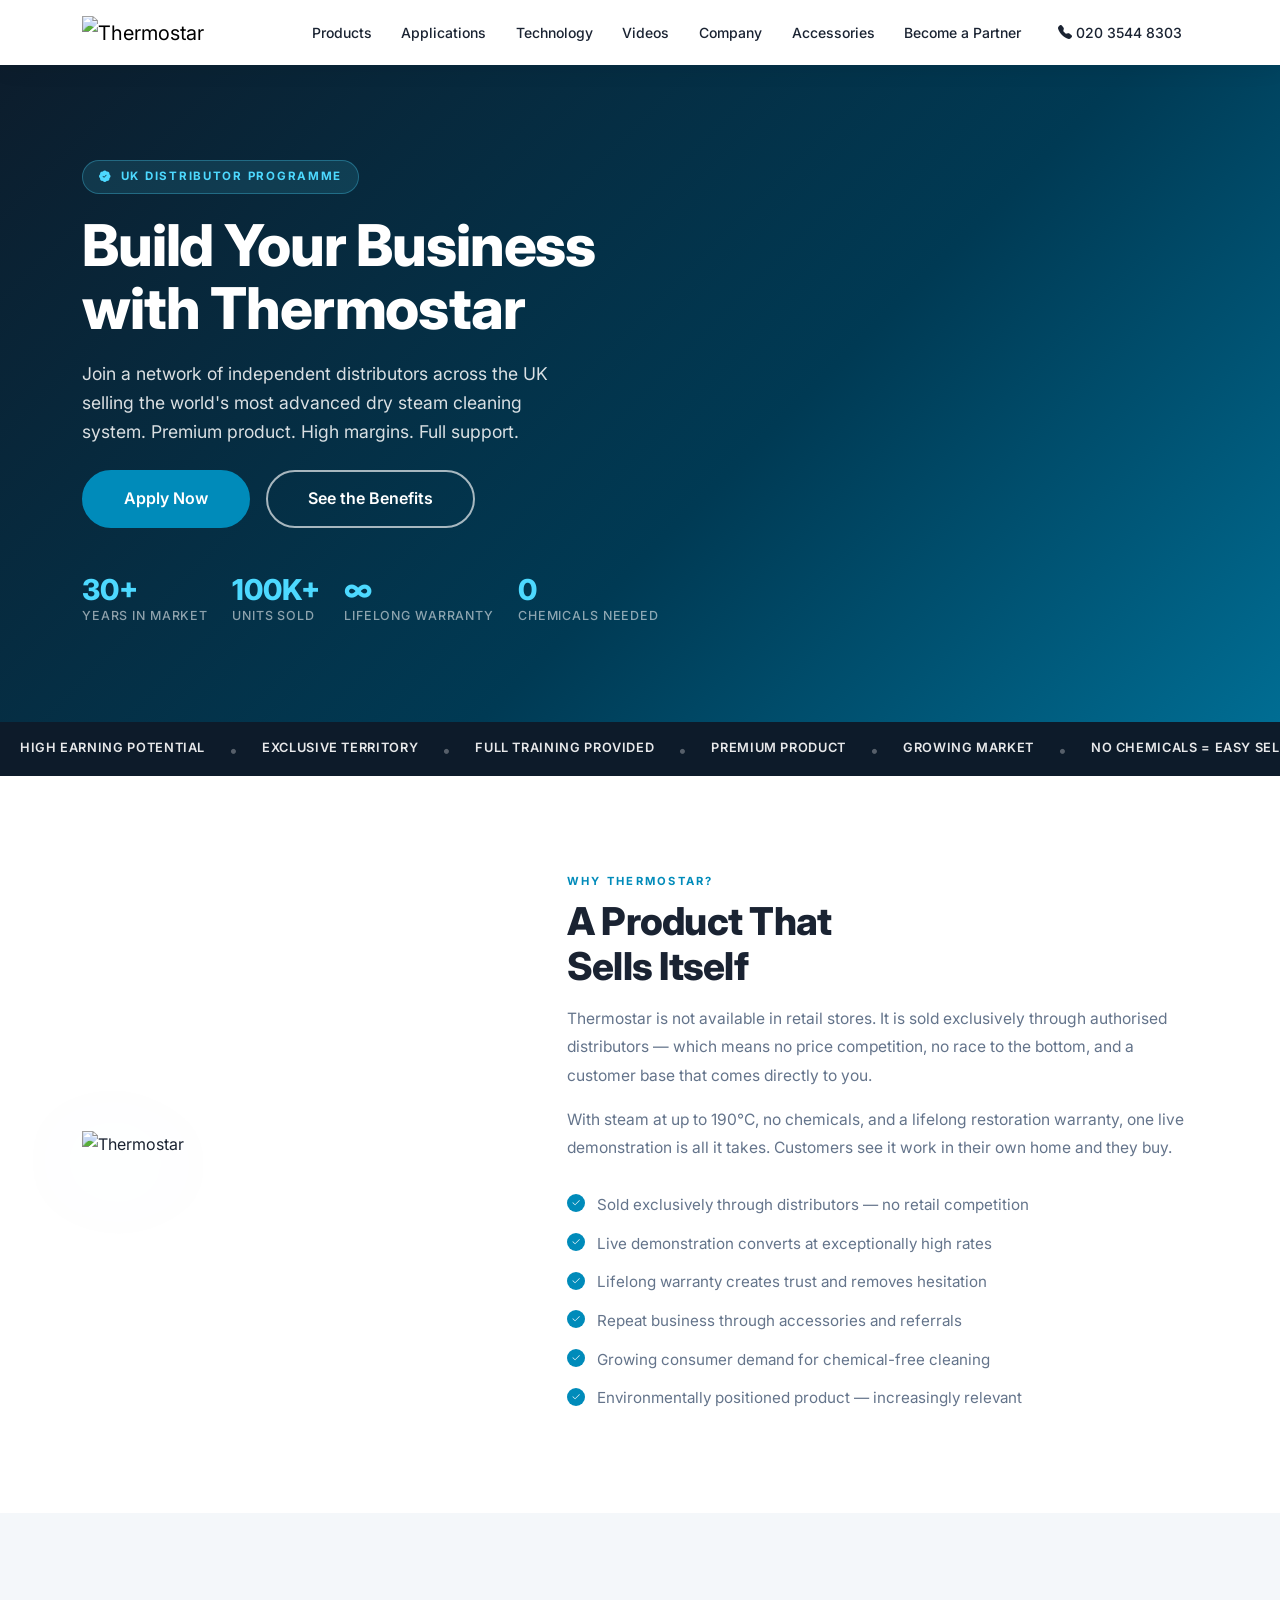
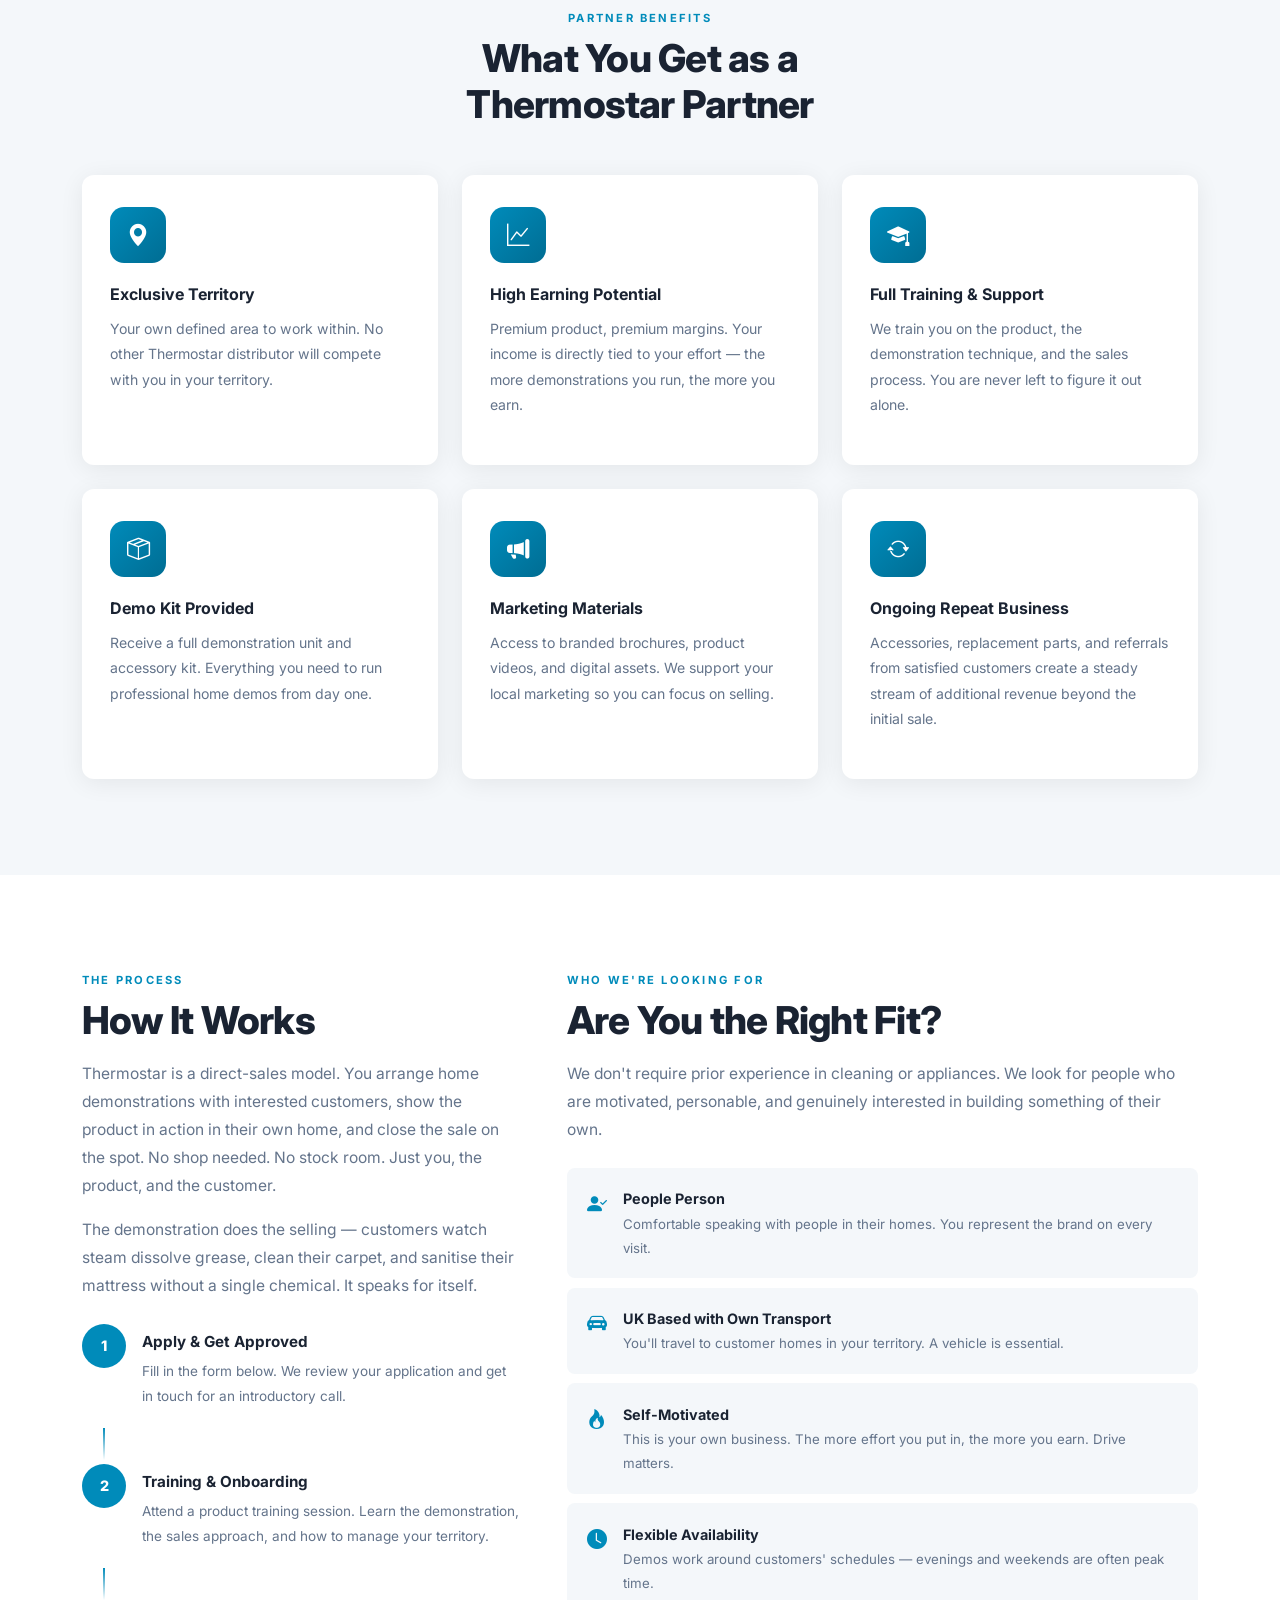
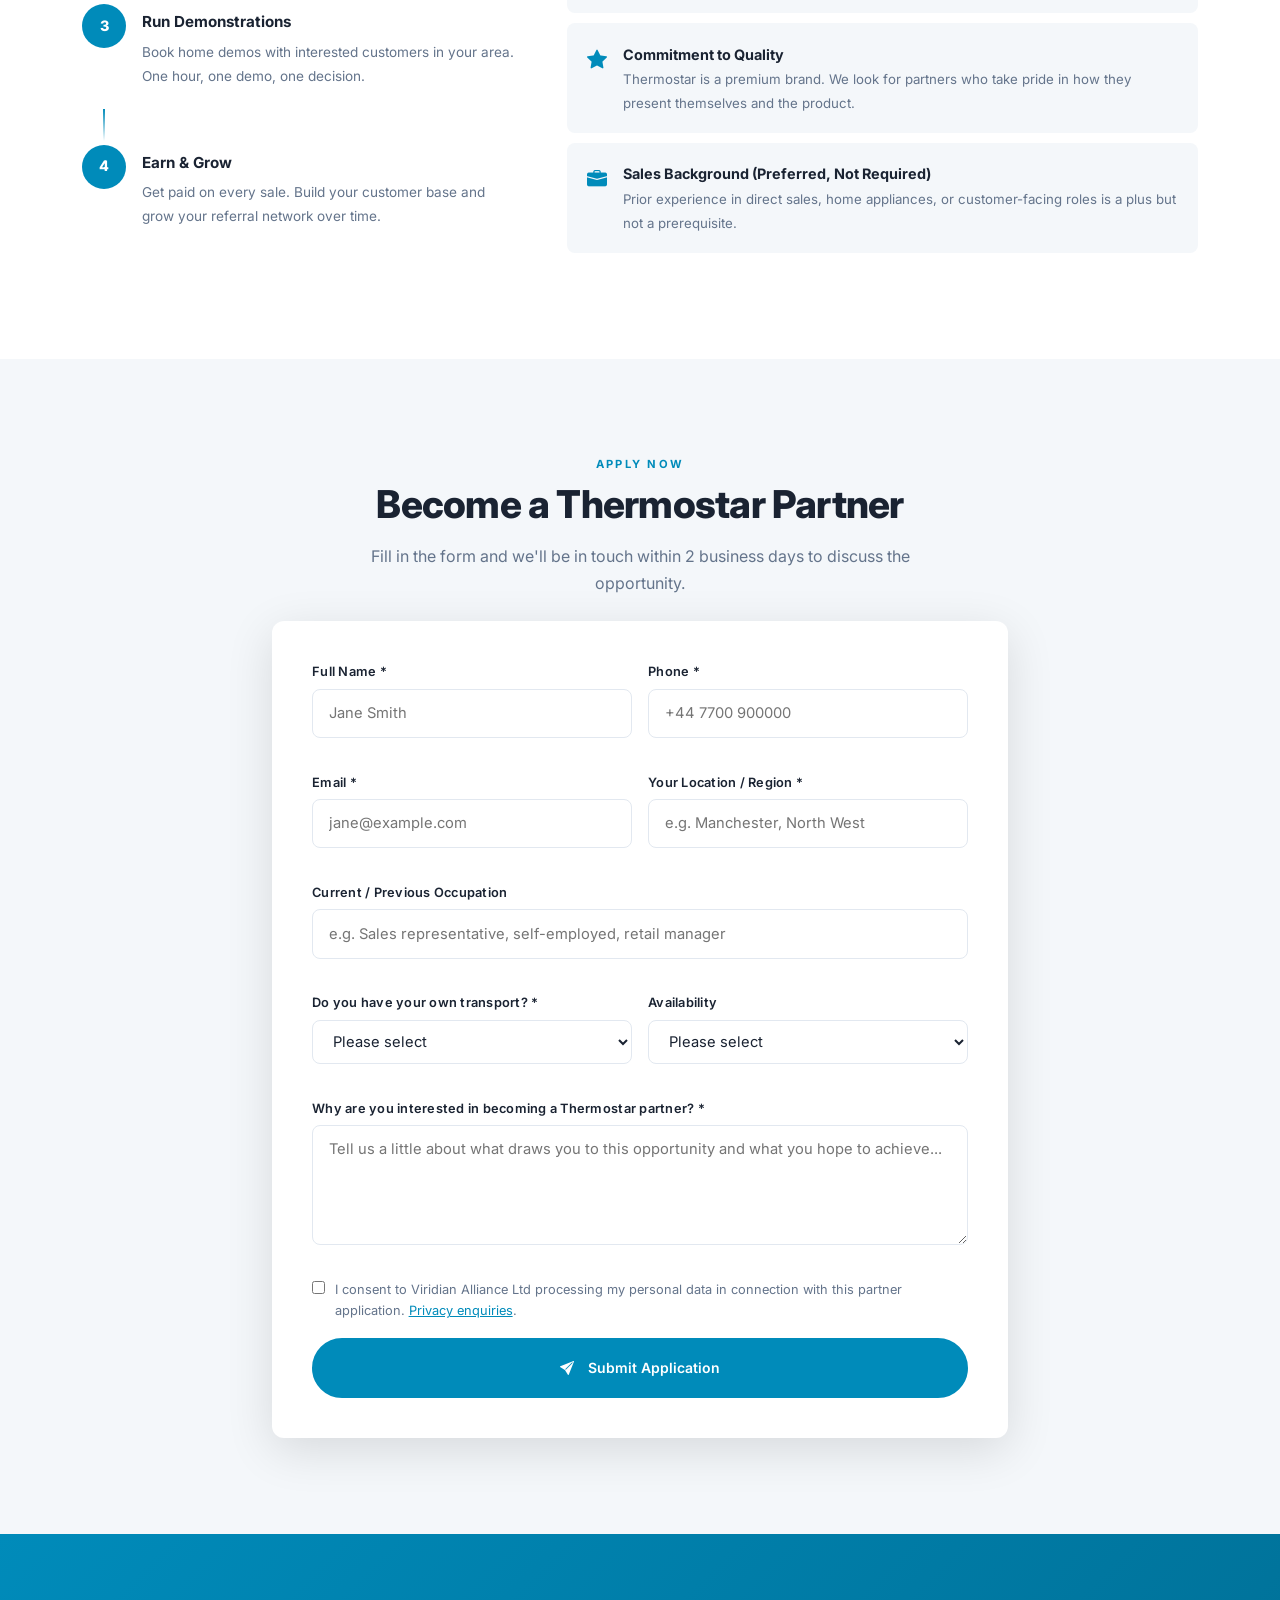
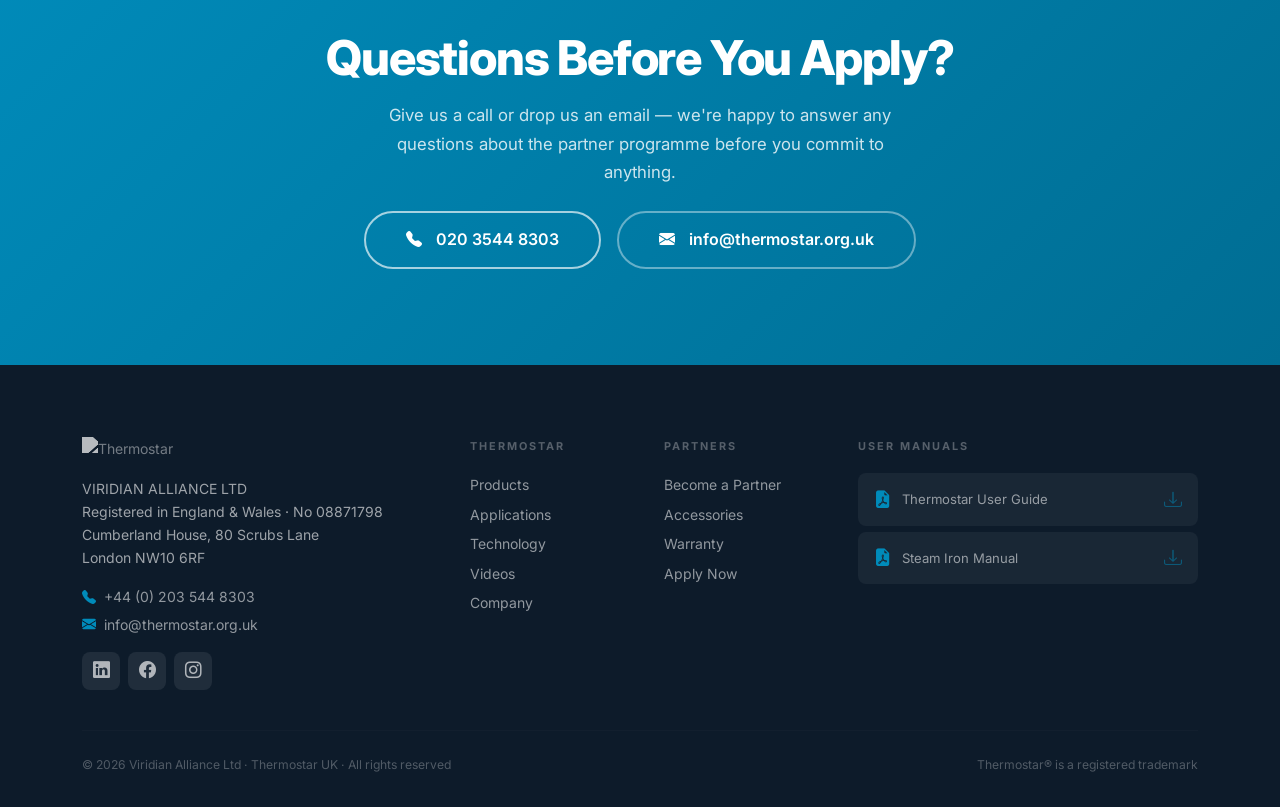
==== partner/index.html @ 2ec07381 "Clean partner URL, SEO JobPosting schema, clean sitemap, redirect partner.html" ====
<!DOCTYPE html>
<html lang="en">
<head>
  <meta charset="UTF-8">
  <meta name="viewport" content="width=device-width, initial-scale=1.0">

  <title>Become a Partner – Flexible Sales Opportunity UK | Thermostar</title>
  <meta name="description" content="Looking for a flexible income opportunity in the UK? Become an authorised Thermostar distributor. Earn commission selling premium dry steam cleaning systems. Full training provided. Part time or full time.">
  <meta name="keywords" content="sales distributor UK, part time income UK, flexible work UK, direct sales opportunity, commission sales job, work from home sales, independent distributor, home appliance sales, steam cleaner sales partner, extra income UK, self employed sales UK">

  <!-- Canonical -->
  <link rel="canonical" href="https://thermostar.org.uk/partner/">

  <!-- Open Graph (LinkedIn, Facebook sharing) -->
  <meta property="og:type" content="website">
  <meta property="og:url" content="https://thermostar.org.uk/partner/">
  <meta property="og:title" content="Become a Thermostar Partner – Flexible Sales Opportunity UK">
  <meta property="og:description" content="Earn commission selling a premium dry steam cleaning system with a lifelong warranty. Exclusive territory. Full training. Work part time or full time across the UK.">
  <meta property="og:image" content="https://thermostar.org.uk/images/Thermostar-Professional-S4.png">
  <meta property="og:site_name" content="Thermostar UK">

  <!-- Twitter Card -->
  <meta name="twitter:card" content="summary_large_image">
  <meta name="twitter:title" content="Become a Thermostar Partner – Flexible Sales Opportunity UK">
  <meta name="twitter:description" content="Earn commission selling a premium dry steam cleaning system. Exclusive territory. Full training. Work part time or full time.">
  <meta name="twitter:image" content="https://thermostar.org.uk/images/Thermostar-Professional-S4.png">

  <!-- Schema.org JobPosting — picked up by Google for Jobs, Indeed, LinkedIn Jobs scrapers -->
  <script type="application/ld+json">
  {
    "@context": "https://schema.org",
    "@type": "JobPosting",
    "title": "Independent Sales Distributor – Thermostar UK",
    "description": "We are looking for motivated, people-focused individuals across the UK to join the Thermostar distributor network. As an authorised Thermostar partner you will arrange and run home demonstrations of the Thermostar dry steam cleaning system — a premium, chemical-free product backed by a lifelong restoration warranty. No experience in cleaning required. Full product training and onboarding provided. You receive an exclusive territory, a demonstration kit, and earn commission on every sale. Suitable for full-time, part-time, or those looking for a flexible self-employed income opportunity. Evenings and weekends can be prime demonstration time. Own vehicle required.",
    "datePosted": "2026-06-14",
    "validThrough": "2026-12-31",
    "employmentType": ["PART_TIME", "CONTRACTOR", "FULL_TIME"],
    "hiringOrganization": {
      "@type": "Organization",
      "name": "Viridian Alliance Ltd – Thermostar UK",
      "sameAs": "https://thermostar.org.uk",
      "logo": "https://thermostar.org.uk/images/logo.png"
    },
    "jobLocation": {
      "@type": "Place",
      "address": {
        "@type": "PostalAddress",
        "addressCountry": "GB",
        "addressLocality": "United Kingdom"
      }
    },
    "applicantLocationRequirements": {
      "@type": "Country",
      "name": "United Kingdom"
    },
    "jobLocationType": "TELECOMMUTE",
    "workHours": "Flexible – part time or full time",
    "baseSalary": {
      "@type": "MonetaryAmount",
      "currency": "GBP",
      "value": {
        "@type": "QuantitativeValue",
        "value": 0,
        "unitText": "COMMISSION"
      }
    },
    "responsibilities": "Run home product demonstrations; manage your own territory; build a referral network; liaise with customers for accessory and follow-up sales.",
    "skills": "Sales, Customer Service, Communication, Self-motivation, Driving Licence",
    "qualifications": "No formal qualifications required. Sales or customer-facing experience preferred but not essential.",
    "benefits": "Exclusive territory; full product training; demonstration kit provided; marketing materials; commission on every sale; flexible working hours.",
    "industry": "Direct Sales, Home Appliances, Cleaning Technology",
    "occupationalCategory": "Sales Representative",
    "url": "https://thermostar.org.uk/partner/"
  }
  </script>

  <!-- Google Analytics -->
  <script async src="https://www.googletagmanager.com/gtag/js?id=G-ET6VCH2915"></script>
  <script>
    window.dataLayer = window.dataLayer || [];
    function gtag(){dataLayer.push(arguments);}
    gtag('js', new Date());
    gtag('config', 'G-ET6VCH2915');
  </script>

  <!-- Bootstrap 5.3 -->
  <link href="https://cdn.jsdelivr.net/npm/bootstrap@5.3.3/dist/css/bootstrap.min.css" rel="stylesheet">
  <!-- Bootstrap Icons (self-hosted) -->
  <link href="../css/bootstrap-icons.min.css" rel="stylesheet">
  <!-- Google Fonts: Inter -->
  <link href="https://fonts.googleapis.com/css2?family=Inter:wght@300;400;500;600;700;800&display=swap" rel="stylesheet">
  <!-- Shared styles -->
  <link rel="stylesheet" href="../css/style.css">
  <!-- Page-specific styles -->
  <style>
    .partner-hero {
      background: linear-gradient(135deg, var(--ts-dark) 0%, #003a54 60%, var(--ts-primary-dark) 100%);
      padding: 10rem 0 6rem;
      color: #fff;
      position: relative;
      overflow: hidden;
    }
    .partner-hero::before {
      content: '';
      position: absolute;
      inset: 0;
      background: url('../images/thermostar-transparent.png') right center / 480px no-repeat;
      opacity: .06;
      pointer-events: none;
    }
    .partner-badge {
      display: inline-flex;
      align-items: center;
      gap: .5rem;
      background: rgba(77,217,255,.12);
      border: 1px solid rgba(77,217,255,.3);
      color: #4dd9ff;
      font-size: .72rem;
      font-weight: 700;
      letter-spacing: .15em;
      text-transform: uppercase;
      padding: .4rem 1rem;
      border-radius: 50px;
      margin-bottom: 1.25rem;
    }
    .ts-benefit-card {
      background: #fff;
      border-radius: var(--ts-radius);
      padding: 2rem 1.75rem;
      box-shadow: var(--ts-shadow);
      height: 100%;
      transition: box-shadow var(--ts-transition), transform var(--ts-transition);
    }
    .ts-benefit-card:hover { box-shadow: var(--ts-shadow-hover); transform: translateY(-4px); }
    .ts-benefit-icon {
      width: 56px; height: 56px;
      background: linear-gradient(135deg, var(--ts-primary) 0%, var(--ts-primary-dark) 100%);
      border-radius: 14px;
      display: flex; align-items: center; justify-content: center;
      font-size: 1.4rem;
      color: #fff;
      margin-bottom: 1.1rem;
    }
    .ts-benefit-title { font-size: 1rem; font-weight: 700; margin-bottom: .5rem; }
    .ts-step-num {
      width: 44px; height: 44px;
      background: var(--ts-primary);
      color: #fff;
      border-radius: 50%;
      display: flex; align-items: center; justify-content: center;
      font-size: .9rem;
      font-weight: 800;
      flex-shrink: 0;
    }
    .ts-step-connector {
      width: 2px;
      background: linear-gradient(to bottom, var(--ts-primary), transparent);
      margin: .25rem 0 .25rem 21px;
      height: 32px;
    }
    .ts-req-item {
      display: flex;
      align-items: flex-start;
      gap: 1rem;
      padding: 1.1rem 1.25rem;
      background: var(--ts-gray-light);
      border-radius: var(--ts-radius-sm);
      margin-bottom: .6rem;
    }
    .ts-req-icon { color: var(--ts-primary); font-size: 1.25rem; flex-shrink: 0; margin-top: .1rem; }
    .ts-partner-form {
      background: #fff;
      border-radius: var(--ts-radius);
      box-shadow: var(--ts-shadow-lg);
      padding: 2.5rem;
    }
    @media (max-width: 768px) {
      .partner-hero { padding: 8rem 0 4rem; }
      .ts-partner-form { padding: 1.75rem 1.25rem; }
    }
  </style>

  <link rel="icon" href="../favicon.ico">
</head>
<body>

<!-- ══════════════════════════════════════
     NAVBAR
══════════════════════════════════════ -->
<nav class="navbar navbar-expand-lg fixed-top scrolled" id="mainNav">
  <div class="container-xl">
    <a class="navbar-brand" href="../">
      <img src="../images/logo.png" alt="Thermostar" height="46">
    </a>
    <button class="navbar-toggler" type="button" data-bs-toggle="collapse" data-bs-target="#navbarMain" aria-label="Toggle navigation">
      <span class="navbar-toggler-icon"></span>
    </button>
    <div class="collapse navbar-collapse" id="navbarMain">
      <ul class="navbar-nav ms-auto me-4 align-items-lg-center gap-lg-1">
        <li class="nav-item"><a class="nav-link" href="../#products">Products</a></li>
        <li class="nav-item"><a class="nav-link" href="../#applications">Applications</a></li>
        <li class="nav-item"><a class="nav-link" href="../#technology">Technology</a></li>
        <li class="nav-item"><a class="nav-link" href="../#videos">Videos</a></li>
        <li class="nav-item"><a class="nav-link" href="../#company">Company</a></li>
        <li class="nav-item"><a class="nav-link" href="../accessories/">Accessories</a></li>
        <li class="nav-item"><a class="nav-link active" href="../partner/">Become a Partner</a></li>
      </ul>
      <a href="tel:+442035448303" class="ts-nav-phone me-3 d-none d-lg-inline">
        <i class="bi bi-telephone-fill me-1"></i>020 3544 8303
      </a>
    </div>
  </div>
</nav>


<!-- ══════════════════════════════════════
     HERO
══════════════════════════════════════ -->
<section class="partner-hero">
  <div class="container-xl" style="position:relative;z-index:1">
    <div class="row">
      <div class="col-lg-7">
        <div class="partner-badge"><i class="bi bi-patch-check-fill"></i> UK Distributor Programme</div>
        <h1 class="ts-hero-title" style="font-size:clamp(2.2rem,5vw,3.6rem)">Build Your Business<br>with Thermostar</h1>
        <p class="ts-hero-subtitle mt-3">Join a network of independent distributors across the UK selling the world's most advanced dry steam cleaning system. Premium product. High margins. Full support.</p>
        <div class="d-flex gap-3 flex-wrap mt-4">
          <a href="#apply" class="ts-btn ts-btn-primary ts-btn-lg">Apply Now</a>
          <a href="#benefits" class="ts-btn ts-btn-outline-white ts-btn-lg">See the Benefits</a>
        </div>
        <div class="d-flex gap-4 flex-wrap mt-5">
          <div>
            <div style="font-size:1.8rem;font-weight:800;color:#4dd9ff;line-height:1">30+</div>
            <div style="font-size:.78rem;color:rgba(255,255,255,.55);font-weight:500;text-transform:uppercase;letter-spacing:.07em">Years in Market</div>
          </div>
          <div>
            <div style="font-size:1.8rem;font-weight:800;color:#4dd9ff;line-height:1">100K+</div>
            <div style="font-size:.78rem;color:rgba(255,255,255,.55);font-weight:500;text-transform:uppercase;letter-spacing:.07em">Units Sold</div>
          </div>
          <div>
            <div style="font-size:1.8rem;font-weight:800;color:#4dd9ff;line-height:1">∞</div>
            <div style="font-size:.78rem;color:rgba(255,255,255,.55);font-weight:500;text-transform:uppercase;letter-spacing:.07em">Lifelong Warranty</div>
          </div>
          <div>
            <div style="font-size:1.8rem;font-weight:800;color:#4dd9ff;line-height:1">0</div>
            <div style="font-size:.78rem;color:rgba(255,255,255,.55);font-weight:500;text-transform:uppercase;letter-spacing:.07em">Chemicals Needed</div>
          </div>
        </div>
      </div>
    </div>
  </div>
</section>


<!-- ══════════════════════════════════════
     TICKER
══════════════════════════════════════ -->
<div class="ts-ticker" style="background:var(--ts-dark)">
  <div class="ts-ticker-inner">
    <span class="ts-ticker-item">High Earning Potential</span><span class="ts-ticker-sep">•</span>
    <span class="ts-ticker-item">Exclusive Territory</span><span class="ts-ticker-sep">•</span>
    <span class="ts-ticker-item">Full Training Provided</span><span class="ts-ticker-sep">•</span>
    <span class="ts-ticker-item">Premium Product</span><span class="ts-ticker-sep">•</span>
    <span class="ts-ticker-item">Growing Market</span><span class="ts-ticker-sep">•</span>
    <span class="ts-ticker-item">No Chemicals = Easy Sell</span><span class="ts-ticker-sep">•</span>
    <span class="ts-ticker-item">Lifelong Warranty Sells Itself</span><span class="ts-ticker-sep">•</span>
    <span class="ts-ticker-item">High Earning Potential</span><span class="ts-ticker-sep">•</span>
    <span class="ts-ticker-item">Exclusive Territory</span><span class="ts-ticker-sep">•</span>
    <span class="ts-ticker-item">Full Training Provided</span><span class="ts-ticker-sep">•</span>
    <span class="ts-ticker-item">Premium Product</span><span class="ts-ticker-sep">•</span>
    <span class="ts-ticker-item">Growing Market</span><span class="ts-ticker-sep">•</span>
    <span class="ts-ticker-item">No Chemicals = Easy Sell</span><span class="ts-ticker-sep">•</span>
    <span class="ts-ticker-item">Lifelong Warranty Sells Itself</span><span class="ts-ticker-sep">•</span>
  </div>
</div>


<!-- ══════════════════════════════════════
     WHY THERMOSTAR
══════════════════════════════════════ -->
<section class="ts-section">
  <div class="container-xl">
    <div class="row align-items-center g-5">
      <div class="col-lg-5 ts-reveal">
        <img src="../images/thermostar-transparent.png" alt="Thermostar" class="img-fluid ts-product-img-hero">
      </div>
      <div class="col-lg-7 ts-reveal ts-reveal-delay-1">
        <span class="ts-label">Why Thermostar?</span>
        <h2 class="ts-h2">A Product That<br>Sells Itself</h2>
        <p class="ts-body">Thermostar is not available in retail stores. It is sold exclusively through authorised distributors — which means no price competition, no race to the bottom, and a customer base that comes directly to you.</p>
        <p class="ts-body">With steam at up to 190°C, no chemicals, and a lifelong restoration warranty, one live demonstration is all it takes. Customers see it work in their own home and they buy.</p>
        <ul class="ts-checklist mt-4">
          <li>Sold exclusively through distributors — no retail competition</li>
          <li>Live demonstration converts at exceptionally high rates</li>
          <li>Lifelong warranty creates trust and removes hesitation</li>
          <li>Repeat business through accessories and referrals</li>
          <li>Growing consumer demand for chemical-free cleaning</li>
          <li>Environmentally positioned product — increasingly relevant</li>
        </ul>
      </div>
    </div>
  </div>
</section>


<!-- ══════════════════════════════════════
     BENEFITS
══════════════════════════════════════ -->
<section id="benefits" class="ts-section ts-section-light">
  <div class="container-xl">
    <div class="text-center mb-5 ts-reveal">
      <span class="ts-label">Partner Benefits</span>
      <h2 class="ts-h2">What You Get as a<br>Thermostar Partner</h2>
    </div>
    <div class="row g-4">
      <div class="col-md-6 col-lg-4 ts-reveal ts-reveal-delay-1">
        <div class="ts-benefit-card">
          <div class="ts-benefit-icon"><i class="bi bi-geo-alt-fill"></i></div>
          <div class="ts-benefit-title">Exclusive Territory</div>
          <p class="ts-body" style="font-size:.88rem">Your own defined area to work within. No other Thermostar distributor will compete with you in your territory.</p>
        </div>
      </div>
      <div class="col-md-6 col-lg-4 ts-reveal ts-reveal-delay-2">
        <div class="ts-benefit-card">
          <div class="ts-benefit-icon"><i class="bi bi-graph-up"></i></div>
          <div class="ts-benefit-title">High Earning Potential</div>
          <p class="ts-body" style="font-size:.88rem">Premium product, premium margins. Your income is directly tied to your effort — the more demonstrations you run, the more you earn.</p>
        </div>
      </div>
      <div class="col-md-6 col-lg-4 ts-reveal ts-reveal-delay-3">
        <div class="ts-benefit-card">
          <div class="ts-benefit-icon"><i class="bi bi-mortarboard-fill"></i></div>
          <div class="ts-benefit-title">Full Training &amp; Support</div>
          <p class="ts-body" style="font-size:.88rem">We train you on the product, the demonstration technique, and the sales process. You are never left to figure it out alone.</p>
        </div>
      </div>
      <div class="col-md-6 col-lg-4 ts-reveal ts-reveal-delay-1">
        <div class="ts-benefit-card">
          <div class="ts-benefit-icon"><i class="bi bi-box-seam"></i></div>
          <div class="ts-benefit-title">Demo Kit Provided</div>
          <p class="ts-body" style="font-size:.88rem">Receive a full demonstration unit and accessory kit. Everything you need to run professional home demos from day one.</p>
        </div>
      </div>
      <div class="col-md-6 col-lg-4 ts-reveal ts-reveal-delay-2">
        <div class="ts-benefit-card">
          <div class="ts-benefit-icon"><i class="bi bi-megaphone-fill"></i></div>
          <div class="ts-benefit-title">Marketing Materials</div>
          <p class="ts-body" style="font-size:.88rem">Access to branded brochures, product videos, and digital assets. We support your local marketing so you can focus on selling.</p>
        </div>
      </div>
      <div class="col-md-6 col-lg-4 ts-reveal ts-reveal-delay-3">
        <div class="ts-benefit-card">
          <div class="ts-benefit-icon"><i class="bi bi-arrow-repeat"></i></div>
          <div class="ts-benefit-title">Ongoing Repeat Business</div>
          <p class="ts-body" style="font-size:.88rem">Accessories, replacement parts, and referrals from satisfied customers create a steady stream of additional revenue beyond the initial sale.</p>
        </div>
      </div>
    </div>
  </div>
</section>


<!-- ══════════════════════════════════════
     HOW IT WORKS
══════════════════════════════════════ -->
<section class="ts-section">
  <div class="container-xl">
    <div class="row g-5 align-items-start">
      <div class="col-lg-5 ts-reveal">
        <span class="ts-label">The Process</span>
        <h2 class="ts-h2">How It Works</h2>
        <p class="ts-body">Thermostar is a direct-sales model. You arrange home demonstrations with interested customers, show the product in action in their own home, and close the sale on the spot. No shop needed. No stock room. Just you, the product, and the customer.</p>
        <p class="ts-body">The demonstration does the selling — customers watch steam dissolve grease, clean their carpet, and sanitise their mattress without a single chemical. It speaks for itself.</p>
        <div class="mt-4">
          <div class="d-flex gap-3 align-items-start">
            <div class="ts-step-num">1</div>
            <div class="pt-1">
              <strong style="font-size:.95rem">Apply &amp; Get Approved</strong>
              <p class="ts-body mt-1" style="font-size:.85rem">Fill in the form below. We review your application and get in touch for an introductory call.</p>
            </div>
          </div>
          <div class="ts-step-connector"></div>
          <div class="d-flex gap-3 align-items-start">
            <div class="ts-step-num">2</div>
            <div class="pt-1">
              <strong style="font-size:.95rem">Training &amp; Onboarding</strong>
              <p class="ts-body mt-1" style="font-size:.85rem">Attend a product training session. Learn the demonstration, the sales approach, and how to manage your territory.</p>
            </div>
          </div>
          <div class="ts-step-connector"></div>
          <div class="d-flex gap-3 align-items-start">
            <div class="ts-step-num">3</div>
            <div class="pt-1">
              <strong style="font-size:.95rem">Run Demonstrations</strong>
              <p class="ts-body mt-1" style="font-size:.85rem">Book home demos with interested customers in your area. One hour, one demo, one decision.</p>
            </div>
          </div>
          <div class="ts-step-connector"></div>
          <div class="d-flex gap-3 align-items-start">
            <div class="ts-step-num">4</div>
            <div class="pt-1">
              <strong style="font-size:.95rem">Earn &amp; Grow</strong>
              <p class="ts-body mt-1" style="font-size:.85rem">Get paid on every sale. Build your customer base and grow your referral network over time.</p>
            </div>
          </div>
        </div>
      </div>

      <div class="col-lg-7 ts-reveal ts-reveal-delay-1">
        <span class="ts-label">Who We're Looking For</span>
        <h2 class="ts-h2">Are You the Right Fit?</h2>
        <p class="ts-body mb-4">We don't require prior experience in cleaning or appliances. We look for people who are motivated, personable, and genuinely interested in building something of their own.</p>
        <div class="ts-req-item">
          <i class="bi bi-person-check-fill ts-req-icon"></i>
          <div>
            <strong style="font-size:.9rem">People Person</strong>
            <p class="ts-body mb-0" style="font-size:.83rem">Comfortable speaking with people in their homes. You represent the brand on every visit.</p>
          </div>
        </div>
        <div class="ts-req-item">
          <i class="bi bi-car-front-fill ts-req-icon"></i>
          <div>
            <strong style="font-size:.9rem">UK Based with Own Transport</strong>
            <p class="ts-body mb-0" style="font-size:.83rem">You'll travel to customer homes in your territory. A vehicle is essential.</p>
          </div>
        </div>
        <div class="ts-req-item">
          <i class="bi bi-fire ts-req-icon"></i>
          <div>
            <strong style="font-size:.9rem">Self-Motivated</strong>
            <p class="ts-body mb-0" style="font-size:.83rem">This is your own business. The more effort you put in, the more you earn. Drive matters.</p>
          </div>
        </div>
        <div class="ts-req-item">
          <i class="bi bi-clock-fill ts-req-icon"></i>
          <div>
            <strong style="font-size:.9rem">Flexible Availability</strong>
            <p class="ts-body mb-0" style="font-size:.83rem">Demos work around customers' schedules — evenings and weekends are often peak time.</p>
          </div>
        </div>
        <div class="ts-req-item">
          <i class="bi bi-star-fill ts-req-icon"></i>
          <div>
            <strong style="font-size:.9rem">Commitment to Quality</strong>
            <p class="ts-body mb-0" style="font-size:.83rem">Thermostar is a premium brand. We look for partners who take pride in how they present themselves and the product.</p>
          </div>
        </div>
        <div class="ts-req-item">
          <i class="bi bi-briefcase-fill ts-req-icon"></i>
          <div>
            <strong style="font-size:.9rem">Sales Background (Preferred, Not Required)</strong>
            <p class="ts-body mb-0" style="font-size:.83rem">Prior experience in direct sales, home appliances, or customer-facing roles is a plus but not a prerequisite.</p>
          </div>
        </div>
      </div>
    </div>
  </div>
</section>


<!-- ══════════════════════════════════════
     APPLY FORM
══════════════════════════════════════ -->
<section id="apply" class="ts-section ts-section-light">
  <div class="container-xl">
    <div class="row justify-content-center">
      <div class="col-lg-8">
        <div class="text-center mb-4 ts-reveal">
          <span class="ts-label">Apply Now</span>
          <h2 class="ts-h2">Become a Thermostar Partner</h2>
          <p class="ts-lead mx-auto">Fill in the form and we'll be in touch within 2 business days to discuss the opportunity.</p>
        </div>
        <div class="ts-partner-form ts-reveal ts-reveal-delay-1">
          <form id="partnerForm" method="POST" action="https://api.web3forms.com/submit">
            <input type="hidden" name="access_key" value="ca867230-6177-4cf3-8303-3ba5f0b721ad">
            <input type="hidden" name="subject" value="Thermostar Partner Application">
            <input type="hidden" name="from_name" value="Thermostar UK – Partner Page">
            <input type="hidden" name="redirect" value="false">

            <div class="row g-3">
              <div class="col-sm-6">
                <div class="ts-field">
                  <label for="p-name">Full Name *</label>
                  <input type="text" id="p-name" name="name" class="ts-input" placeholder="Jane Smith" required>
                </div>
              </div>
              <div class="col-sm-6">
                <div class="ts-field">
                  <label for="p-phone">Phone *</label>
                  <input type="tel" id="p-phone" name="phone" class="ts-input" placeholder="+44 7700 900000" required>
                </div>
              </div>
              <div class="col-sm-6">
                <div class="ts-field">
                  <label for="p-email">Email *</label>
                  <input type="email" id="p-email" name="email" class="ts-input" placeholder="jane@example.com" required>
                </div>
              </div>
              <div class="col-sm-6">
                <div class="ts-field">
                  <label for="p-location">Your Location / Region *</label>
                  <input type="text" id="p-location" name="location" class="ts-input" placeholder="e.g. Manchester, North West" required>
                </div>
              </div>
              <div class="col-12">
                <div class="ts-field">
                  <label for="p-background">Current / Previous Occupation</label>
                  <input type="text" id="p-background" name="background" class="ts-input" placeholder="e.g. Sales representative, self-employed, retail manager">
                </div>
              </div>
              <div class="col-sm-6">
                <div class="ts-field">
                  <label for="p-transport">Do you have your own transport? *</label>
                  <select id="p-transport" name="transport" class="ts-input" required>
                    <option value="" disabled selected>Please select</option>
                    <option>Yes – own vehicle</option>
                    <option>Yes – other transport</option>
                    <option>No</option>
                  </select>
                </div>
              </div>
              <div class="col-sm-6">
                <div class="ts-field">
                  <label for="p-availability">Availability</label>
                  <select id="p-availability" name="availability" class="ts-input">
                    <option value="" disabled selected>Please select</option>
                    <option>Full time</option>
                    <option>Part time – evenings &amp; weekends</option>
                    <option>Part time – flexible</option>
                    <option>Looking to transition</option>
                  </select>
                </div>
              </div>
              <div class="col-12">
                <div class="ts-field">
                  <label for="p-why">Why are you interested in becoming a Thermostar partner? *</label>
                  <textarea id="p-why" name="why_interested" class="ts-input" placeholder="Tell us a little about what draws you to this opportunity and what you hope to achieve..." required style="min-height:120px"></textarea>
                </div>
              </div>
            </div>

            <label class="ts-consent mt-2">
              <input type="checkbox" required>
              <span>I consent to Viridian Alliance Ltd processing my personal data in connection with this partner application. <a href="mailto:info@thermostar.org.uk" style="color:var(--ts-primary)">Privacy enquiries</a>.</span>
            </label>

            <button type="submit" class="ts-btn ts-btn-primary w-100 mt-3" id="partnerSubmit" style="justify-content:center;padding:1rem">
              <i class="bi bi-send-fill me-2"></i>Submit Application
            </button>

            <div class="ts-form-msg ts-form-ok" id="partnerOk">
              <i class="bi bi-check-circle-fill me-2"></i>Application received — thank you! We'll be in touch within 2 business days.
            </div>
            <div class="ts-form-msg ts-form-err" id="partnerErr">
              <i class="bi bi-exclamation-circle-fill me-2"></i>Something went wrong. Please try again or call us on <a href="tel:+442035448303">020 3544 8303</a>.
            </div>
          </form>
        </div>
      </div>
    </div>
  </div>
</section>


<!-- ══════════════════════════════════════
     CTA STRIP
══════════════════════════════════════ -->
<section class="ts-cta-strip">
  <div class="container-xl text-center ts-reveal">
    <h2 class="ts-cta-title">Questions Before You Apply?</h2>
    <p class="ts-cta-sub mx-auto mt-3">Give us a call or drop us an email — we're happy to answer any questions about the partner programme before you commit to anything.</p>
    <div class="d-flex gap-3 justify-content-center flex-wrap mt-4">
      <a href="tel:+442035448303" class="ts-btn ts-btn-outline-white ts-btn-lg">
        <i class="bi bi-telephone-fill me-2"></i>020 3544 8303
      </a>
      <a href="mailto:info@thermostar.org.uk" class="ts-btn ts-btn-lg" style="border:2px solid rgba(255,255,255,.4);color:#fff;border-radius:50px;background:transparent">
        <i class="bi bi-envelope-fill me-2"></i>info@thermostar.org.uk
      </a>
    </div>
  </div>
</section>


<!-- ══════════════════════════════════════
     FOOTER
══════════════════════════════════════ -->
<footer>
  <div class="container-xl">
    <div class="row g-5">
      <div class="col-lg-4">
        <img src="../images/logo.png" alt="Thermostar" class="footer-logo mb-3">
        <p>VIRIDIAN ALLIANCE LTD<br>
        Registered in England &amp; Wales · No 08871798<br>
        Cumberland House, 80 Scrubs Lane<br>
        London NW10 6RF</p>
        <p class="mt-3">
          <a href="tel:+442035448303"><i class="bi bi-telephone-fill me-2" style="color:var(--ts-primary)"></i>+44 (0) 203 544 8303</a><br>
          <a href="mailto:info@thermostar.org.uk" class="mt-1 d-inline-block"><i class="bi bi-envelope-fill me-2" style="color:var(--ts-primary)"></i>info@thermostar.org.uk</a>
        </p>
        <div class="d-flex gap-2 mt-3">
          <a href="https://www.linkedin.com/company/thermostar-uk-viridian-alliance/" target="_blank" rel="noopener" class="footer-social-link"><i class="bi bi-linkedin"></i></a>
          <a href="https://www.facebook.com/thermostar.uk" target="_blank" rel="noopener" class="footer-social-link"><i class="bi bi-facebook"></i></a>
          <a href="https://www.instagram.com/thermostar.uk" target="_blank" rel="noopener" class="footer-social-link"><i class="bi bi-instagram"></i></a>
        </div>
      </div>
      <div class="col-6 col-lg-2">
        <div class="footer-h">Thermostar</div>
        <p><a href="../#products">Products</a></p>
        <p><a href="../#applications">Applications</a></p>
        <p><a href="../#technology">Technology</a></p>
        <p><a href="../#videos">Videos</a></p>
        <p><a href="../#company">Company</a></p>
      </div>
      <div class="col-6 col-lg-2">
        <div class="footer-h">Partners</div>
        <p><a href="../partner/">Become a Partner</a></p>
        <p><a href="../accessories/">Accessories</a></p>
        <p><a href="../#warranty">Warranty</a></p>
        <p><a href="#apply">Apply Now</a></p>
      </div>
      <div class="col-lg-4">
        <div class="footer-h">User Manuals</div>
        <a href="../documents/thermostar_users_guide.pdf" target="_blank" class="ts-dl-link">
          <i class="bi bi-file-earmark-pdf-fill"></i>
          <span>Thermostar User Guide</span>
          <i class="bi bi-download ms-auto opacity-50"></i>
        </a>
        <a href="../documents/thermostar_steam_iron_user_manual.pdf" target="_blank" class="ts-dl-link">
          <i class="bi bi-file-earmark-pdf-fill"></i>
          <span>Steam Iron Manual</span>
          <i class="bi bi-download ms-auto opacity-50"></i>
        </a>
      </div>
    </div>
    <hr class="footer-divider">
    <div class="d-flex justify-content-between align-items-center flex-wrap gap-2">
      <span class="footer-copy">&copy; 2026 Viridian Alliance Ltd · Thermostar UK · All rights reserved</span>
      <span class="footer-copy">Thermostar® is a registered trademark</span>
    </div>
  </div>
</footer>


<script src="https://cdn.jsdelivr.net/npm/bootstrap@5.3.3/dist/js/bootstrap.bundle.min.js"></script>
<script>
document.getElementById('partnerForm').addEventListener('submit', async function(e) {
  e.preventDefault();
  const btn = document.getElementById('partnerSubmit');
  const ok  = document.getElementById('partnerOk');
  const err = document.getElementById('partnerErr');
  const orig = btn.innerHTML;
  btn.innerHTML = '<span class="spinner-border spinner-border-sm me-2"></span>Sending…';
  btn.disabled = true;
  ok.style.display = 'none';
  err.style.display = 'none';
  try {
    const res = await fetch('https://api.web3forms.com/submit', { method: 'POST', body: new FormData(this) });
    const data = await res.json();
    if (res.ok && data.success) { ok.style.display = 'block'; this.reset(); }
    else { err.style.display = 'block'; }
  } catch { err.style.display = 'block'; }
  finally { btn.innerHTML = orig; btn.disabled = false; }
});

const observer = new IntersectionObserver((entries) => {
  entries.forEach(e => { if (e.isIntersecting) { e.target.classList.add('visible'); observer.unobserve(e.target); } });
}, { threshold: 0.12 });
document.querySelectorAll('.ts-reveal').forEach(el => observer.observe(el));
</script>

</body>
</html>
---- css/style.css ----
/* ============================================================
   THERMOSTAR UK — Custom Styles
   Bootstrap 5.3 base · Inter font
   ============================================================ */

:root {
  --ts-primary:      #008BBA;
  --ts-primary-dark: #006d93;
  --ts-dark:         #0d1b2a;
  --ts-text:         #1a2332;
  --ts-gray:         #64748b;
  --ts-gray-light:   #f4f7fa;
  --ts-border:       #e2e8f0;
  --ts-font:         'Inter', -apple-system, BlinkMacSystemFont, 'Segoe UI', sans-serif;
  --ts-radius:       12px;
  --ts-radius-sm:    8px;
  --ts-shadow:       0 4px 24px rgba(0,0,0,.07);
  --ts-shadow-lg:    0 12px 48px rgba(0,0,0,.12);
  --ts-shadow-hover: 0 8px 40px rgba(0,0,0,.13);
  --ts-transition:   0.3s ease;
}

/* ── BASE ── */
*, *::before, *::after { box-sizing: border-box; }

html {
  scroll-behavior: smooth;
  overflow-x: hidden;
}

body {
  font-family: var(--ts-font);
  color: var(--ts-text);
  line-height: 1.7;
  overflow-x: hidden;
}

/* ── NAVBAR ── */
#mainNav {
  transition: background var(--ts-transition), box-shadow var(--ts-transition), padding var(--ts-transition);
  padding-top: 1.1rem;
  padding-bottom: 1.1rem;
  background: transparent;
}
#mainNav.scrolled {
  background: #fff;
  box-shadow: 0 2px 24px rgba(0,0,0,.08);
  padding-top: .6rem;
  padding-bottom: .6rem;
}
#mainNav .nav-link {
  color: rgba(255,255,255,.88);
  font-weight: 500;
  font-size: .875rem;
  padding: .5rem .8rem;
  transition: color var(--ts-transition);
}
#mainNav.scrolled .nav-link { color: var(--ts-text); }
#mainNav .nav-link:hover,
#mainNav .nav-link:focus { color: var(--ts-primary) !important; }

#mainNav .navbar-toggler {
  border: 1.5px solid rgba(255,255,255,.4);
  padding: .35rem .6rem;
}
#mainNav.scrolled .navbar-toggler {
  border-color: rgba(0,0,0,.2);
}
#mainNav .navbar-toggler-icon {
  background-image: url("data:image/svg+xml,%3Csvg xmlns='http://www.w3.org/2000/svg' viewBox='0 0 30 30'%3E%3Cpath stroke='rgba(255,255,255,0.9)' stroke-linecap='round' stroke-miterlimit='10' stroke-width='2' d='M4 7h22M4 15h22M4 23h22'/%3E%3C/svg%3E");
}
#mainNav.scrolled .navbar-toggler-icon {
  background-image: url("data:image/svg+xml,%3Csvg xmlns='http://www.w3.org/2000/svg' viewBox='0 0 30 30'%3E%3Cpath stroke='rgba(0,0,0,0.75)' stroke-linecap='round' stroke-miterlimit='10' stroke-width='2' d='M4 7h22M4 15h22M4 23h22'/%3E%3C/svg%3E");
}

.ts-nav-phone {
  color: rgba(255,255,255,.88);
  font-size: .875rem;
  font-weight: 500;
  text-decoration: none;
  transition: color var(--ts-transition);
  white-space: nowrap;
}
#mainNav.scrolled .ts-nav-phone { color: var(--ts-text); }
.ts-nav-phone:hover { color: var(--ts-primary) !important; }

/* ── BUTTONS ── */
.ts-btn {
  display: inline-flex;
  align-items: center;
  justify-content: center;
  gap: .4rem;
  border-radius: 50px;
  font-weight: 600;
  font-size: .875rem;
  padding: .6rem 1.75rem;
  transition: all var(--ts-transition);
  border: 2px solid transparent;
  cursor: pointer;
  white-space: nowrap;
  font-family: var(--ts-font);
  text-decoration: none;
}
.ts-btn-primary {
  background: var(--ts-primary);
  border-color: var(--ts-primary);
  color: #fff;
}
.ts-btn-primary:hover, .ts-btn-primary:focus {
  background: var(--ts-primary-dark);
  border-color: var(--ts-primary-dark);
  color: #fff;
  box-shadow: 0 4px 18px rgba(0,139,186,.35);
  transform: translateY(-1px);
}
.ts-btn-outline-white {
  background: transparent;
  border-color: rgba(255,255,255,.65);
  color: #fff;
}
.ts-btn-outline-white:hover, .ts-btn-outline-white:focus {
  background: rgba(255,255,255,.12);
  border-color: #fff;
  color: #fff;
}
.ts-btn-lg { padding: .85rem 2.5rem; font-size: 1rem; }
.ts-btn-sm { padding: .45rem 1.2rem; font-size: .8rem; }

/* ── HERO ── */
#hero {
  position: relative;
  height: 100vh;
  min-height: 620px;
  display: flex;
  align-items: center;
  overflow: hidden;
}
.ts-hero-video {
  position: absolute;
  inset: 0;
  width: 100%;
  height: 100%;
  object-fit: cover;
  z-index: 0;
}
.ts-hero-overlay {
  position: absolute;
  inset: 0;
  background: linear-gradient(
    140deg,
    rgba(8,18,36,.78) 0%,
    rgba(0,55,86,.55) 60%,
    rgba(0,100,140,.3) 100%
  );
  z-index: 1;
}
.ts-hero-content {
  position: relative;
  z-index: 2;
  color: #fff;
  padding-top: 5rem;
}
.ts-eyebrow {
  display: inline-block;
  font-size: .72rem;
  font-weight: 700;
  letter-spacing: .18em;
  text-transform: uppercase;
  color: #4dd9ff;
  margin-bottom: .75rem;
}
.ts-hero-title {
  font-size: clamp(2.4rem, 6vw, 4.2rem);
  font-weight: 800;
  line-height: 1.08;
  margin-bottom: 1.25rem;
  letter-spacing: -.02em;
}
.ts-hero-subtitle {
  font-size: 1.1rem;
  opacity: .85;
  max-width: 500px;
  font-weight: 400;
  line-height: 1.65;
}
.ts-scroll-cue {
  position: absolute;
  bottom: 2rem;
  left: 50%;
  transform: translateX(-50%);
  z-index: 2;
  color: rgba(255,255,255,.5);
  font-size: 1.4rem;
  animation: cue-bounce 2.2s ease infinite;
  text-decoration: none;
  line-height: 1;
}
@keyframes cue-bounce {
  0%,100% { transform: translateX(-50%) translateY(0); opacity:.5; }
  50%      { transform: translateX(-50%) translateY(10px); opacity:.9; }
}

/* ── TICKER ── */
.ts-ticker {
  background: var(--ts-primary);
  padding: .7rem 0;
  overflow: hidden;
  white-space: nowrap;
}
.ts-ticker-inner {
  display: inline-flex;
  animation: ticker-scroll 45s linear infinite;
}
.ts-ticker-inner:hover { animation-play-state: paused; }
.ts-ticker-item {
  color: rgba(255,255,255,.9);
  font-size: .8rem;
  font-weight: 600;
  letter-spacing: .05em;
  text-transform: uppercase;
  padding: 0 1.25rem;
  white-space: nowrap;
}
.ts-ticker-sep {
  color: rgba(255,255,255,.3);
  padding: 0 .25rem;
}
@keyframes ticker-scroll {
  from { transform: translateX(0); }
  to   { transform: translateX(-50%); }
}

/* ── SECTION BASE ── */
.ts-section { padding: 6rem 0; }
.ts-section-sm { padding: 4rem 0; }
.ts-section-light { background: var(--ts-gray-light); }
.ts-section-dark { background: var(--ts-dark); }

.ts-label {
  font-size: .7rem;
  font-weight: 700;
  letter-spacing: .2em;
  text-transform: uppercase;
  color: var(--ts-primary);
  margin-bottom: .5rem;
  display: block;
}
.ts-label-light { color: rgba(77,217,255,.9); }

.ts-h2 {
  font-size: clamp(1.75rem, 3.5vw, 2.4rem);
  font-weight: 800;
  line-height: 1.18;
  letter-spacing: -.02em;
  margin-bottom: 1rem;
}
.ts-h2-light { color: #fff; }

.ts-lead {
  font-size: 1rem;
  color: var(--ts-gray);
  max-width: 580px;
}
.ts-lead-light { color: rgba(255,255,255,.65); }

.ts-body { color: var(--ts-gray); font-size: .975rem; line-height: 1.8; }
.ts-body-light { color: rgba(255,255,255,.65); }

/* ── STATS ── */
.ts-stat-num {
  font-size: clamp(2.25rem, 4vw, 3rem);
  font-weight: 800;
  color: var(--ts-primary);
  line-height: 1;
  letter-spacing: -.03em;
}
.ts-stat-lbl {
  font-size: .8rem;
  font-weight: 600;
  color: var(--ts-gray);
  margin-top: .4rem;
  text-transform: uppercase;
  letter-spacing: .06em;
}

/* ── CHECK LIST ── */
.ts-checklist {
  list-style: none;
  padding: 0;
  margin: 0;
}
.ts-checklist li {
  position: relative;
  padding: .4rem 0 .4rem 1.9rem;
  color: var(--ts-gray);
  font-size: .95rem;
}
.ts-checklist li::before {
  content: '';
  position: absolute;
  left: 0;
  top: .55rem;
  width: 18px;
  height: 18px;
  background: var(--ts-primary);
  border-radius: 50%;
  background-image: url("data:image/svg+xml,%3Csvg xmlns='http://www.w3.org/2000/svg' viewBox='0 0 16 16' fill='white'%3E%3Cpath d='M13.854 3.646a.5.5 0 0 1 0 .708l-7 7a.5.5 0 0 1-.708 0l-3.5-3.5a.5.5 0 1 1 .708-.708L6.5 10.293l6.646-6.647a.5.5 0 0 1 .708 0z'/%3E%3C/svg%3E");
  background-size: 10px;
  background-repeat: no-repeat;
  background-position: center;
}

/* ── PRODUCT CARDS ── */
.ts-product-img-hero {
  filter: drop-shadow(0 20px 48px rgba(0,139,186,.18));
  max-height: 460px;
  width: auto;
  display: block;
  margin: 0 auto;
}
.ts-card {
  background: #fff;
  border-radius: var(--ts-radius);
  box-shadow: var(--ts-shadow);
  overflow: hidden;
  transition: box-shadow var(--ts-transition), transform var(--ts-transition);
  height: 100%;
}
.ts-card:hover {
  box-shadow: var(--ts-shadow-hover);
  transform: translateY(-4px);
}
.ts-card-featured {
  border: 2px solid var(--ts-primary);
}
.ts-card-badge {
  position: absolute;
  top: 1rem;
  right: 1rem;
  background: var(--ts-primary);
  color: #fff;
  font-size: .72rem;
  font-weight: 700;
  padding: .28rem .8rem;
  border-radius: 50px;
  letter-spacing: .07em;
  text-transform: uppercase;
  z-index: 1;
}
.ts-card-img-wrap {
  background: linear-gradient(135deg, #f0f8ff 0%, #e4f3f9 100%);
  padding: 3rem 2rem;
  text-align: center;
}
.ts-card-img-wrap img { max-height: 210px; width: auto; }
.ts-card-body { padding: 1.75rem; }
.ts-product-name { font-size: 1.2rem; font-weight: 700; margin-bottom: .6rem; }
.ts-product-desc { color: var(--ts-gray); font-size: .9rem; margin-bottom: 1rem; line-height: 1.65; }
.ts-spec-pills { display: flex; gap: 1rem; flex-wrap: wrap; margin-bottom: 1rem; }
.ts-spec-pill {
  font-size: .8rem;
  font-weight: 600;
  color: var(--ts-primary);
  display: flex;
  align-items: center;
  gap: .3rem;
}

/* accordion inside product card */
.ts-acc-item { border: 1px solid var(--ts-border) !important; border-radius: var(--ts-radius-sm) !important; overflow: hidden; }
.ts-acc-btn {
  font-size: .8rem;
  font-weight: 600;
  color: var(--ts-text);
  background: var(--ts-gray-light);
  padding: .7rem 1rem;
  box-shadow: none !important;
}
.ts-acc-btn:not(.collapsed) { background: #dff0f8; color: var(--ts-primary); }
.ts-specs-tbl { font-size: .82rem; margin: 0; }
.ts-specs-tbl td { padding: .45rem .9rem; border-color: var(--ts-border); }
.ts-specs-tbl tr:nth-child(odd) td { background: var(--ts-gray-light); }

/* ── ADVANTAGE CARDS ── */
.ts-adv-card {
  padding: 1.5rem 1rem;
  border-radius: var(--ts-radius);
  background: rgba(255,255,255,.06);
  color: #fff;
  font-size: .82rem;
  font-weight: 500;
  line-height: 1.45;
  text-align: center;
  transition: background var(--ts-transition), transform var(--ts-transition);
}
.ts-adv-card:hover { background: rgba(255,255,255,.1); transform: translateY(-3px); }
.ts-adv-icon { font-size: 2rem; color: #4dd9ff; display: block; margin-bottom: .75rem; }

/* ── APPLICATION GRID ── */
.ts-app-card {
  background: #fff;
  border: 1.5px solid var(--ts-border);
  border-radius: var(--ts-radius-sm);
  padding: 1.1rem .9rem;
  cursor: pointer;
  transition: all var(--ts-transition);
  text-align: center;
  user-select: none;
}
.ts-app-card:hover { border-color: var(--ts-primary); transform: translateY(-2px); box-shadow: 0 4px 16px rgba(0,139,186,.1); }
.ts-app-card.open { border-color: var(--ts-primary); background: #f0faff; }
.ts-app-icon-w { font-size: 1.6rem; color: var(--ts-primary); margin-bottom: .4rem; line-height: 1; }
.ts-app-name { font-size: .74rem; font-weight: 600; color: var(--ts-text); line-height: 1.35; }
.ts-app-detail-box {
  display: none;
  background: #f0faff;
  border: 1.5px solid var(--ts-primary);
  border-radius: var(--ts-radius-sm);
  padding: 1.25rem;
  margin-top: .5rem;
  font-size: .82rem;
  color: var(--ts-gray);
  line-height: 1.6;
  text-align: left;
}
.ts-app-detail-box .ts-acc-label {
  font-size: .72rem;
  font-weight: 700;
  text-transform: uppercase;
  letter-spacing: .1em;
  color: var(--ts-primary);
  margin-bottom: .2rem;
}

/* ── TECHNOLOGY ── */
.ts-tech-icon-box {
  width: 56px; height: 56px;
  background: linear-gradient(135deg, var(--ts-primary) 0%, var(--ts-primary-dark) 100%);
  border-radius: 14px;
  display: flex; align-items: center; justify-content: center;
  margin-bottom: 1.1rem;
  font-size: 1.4rem;
  color: #fff;
  flex-shrink: 0;
}

/* ── VIDEO CARDS ── */
.ts-yt-thumb {
  display: block;
  position: relative;
  border-radius: var(--ts-radius);
  overflow: hidden;
  box-shadow: var(--ts-shadow);
  transition: box-shadow var(--ts-transition), transform var(--ts-transition);
  background: #000;
  aspect-ratio: 16/9;
}
.ts-yt-thumb:hover { box-shadow: var(--ts-shadow-hover); transform: translateY(-4px); }
.ts-yt-thumb img {
  width: 100%;
  height: 100%;
  object-fit: cover;
  display: block;
  transition: opacity var(--ts-transition);
}
.ts-yt-thumb:hover img { opacity: .85; }
.ts-yt-play {
  position: absolute;
  inset: 0;
  display: flex;
  align-items: center;
  justify-content: center;
  pointer-events: none;
}
.ts-yt-play i {
  font-size: 3.5rem;
  color: #fff;
  background: rgba(255,0,0,.85);
  border-radius: 18px;
  width: 72px;
  height: 54px;
  display: flex;
  align-items: center;
  justify-content: center;
  padding-left: 4px;
  transition: background var(--ts-transition), transform var(--ts-transition);
  box-shadow: 0 4px 20px rgba(0,0,0,.4);
}
.ts-yt-thumb:hover .ts-yt-play i {
  background: rgba(255,0,0,1);
  transform: scale(1.08);
}
.ts-video-lbl { padding: .9rem 0 0; font-size: .82rem; font-weight: 600; color: var(--ts-text); }

/* ── WARRANTY BLOCK ── */
.ts-warranty-box {
  background: linear-gradient(135deg, #e8f5ff 0%, #f0fafb 100%);
  border-radius: var(--ts-radius);
  padding: 3rem;
  border: 1px solid rgba(0,139,186,.15);
}

/* ── CTA SECTION ── */
.ts-cta-strip {
  background: linear-gradient(135deg, var(--ts-primary) 0%, var(--ts-primary-dark) 100%);
  padding: 6rem 0;
}
.ts-cta-title {
  font-size: clamp(1.9rem, 4vw, 3rem);
  font-weight: 800;
  color: #fff;
  line-height: 1.15;
  letter-spacing: -.025em;
}
.ts-cta-sub { font-size: 1.05rem; color: rgba(255,255,255,.8); max-width: 540px; }

/* ── ENQUIRY MODAL ── */
#enquiryModal .modal-content {
  border: none;
  border-radius: 16px;
  overflow: hidden;
  box-shadow: var(--ts-shadow-lg);
}
#enquiryModal .modal-header {
  background: var(--ts-dark);
  border: none;
  padding: 1.5rem 2rem;
}
#enquiryModal .modal-title { color: #fff; font-weight: 700; font-size: 1.1rem; }
#enquiryModal .btn-close { filter: invert(1) brightness(2); }
#enquiryModal .modal-body { padding: 2rem 2rem 1.5rem; }

.ts-field { margin-bottom: 1.1rem; }
.ts-field label {
  display: block;
  font-size: .8rem;
  font-weight: 600;
  color: var(--ts-text);
  margin-bottom: .35rem;
  letter-spacing: .02em;
}
.ts-input {
  width: 100%;
  border: 1.5px solid var(--ts-border);
  border-radius: var(--ts-radius-sm);
  padding: .7rem 1rem;
  font-size: .92rem;
  font-family: var(--ts-font);
  color: var(--ts-text);
  transition: border-color var(--ts-transition), box-shadow var(--ts-transition);
  background: #fff;
}
.ts-input:focus {
  outline: none;
  border-color: var(--ts-primary);
  box-shadow: 0 0 0 3px rgba(0,139,186,.1);
}
textarea.ts-input { resize: vertical; min-height: 90px; }
.ts-consent {
  display: flex;
  align-items: flex-start;
  gap: .6rem;
  font-size: .8rem;
  color: var(--ts-gray);
  margin-top: .5rem;
}
.ts-consent input[type=checkbox] { margin-top: .15rem; flex-shrink: 0; accent-color: var(--ts-primary); }
.ts-form-msg {
  display: none;
  border-radius: var(--ts-radius-sm);
  padding: .9rem 1rem;
  font-size: .85rem;
  font-weight: 500;
  margin-top: 1rem;
}
.ts-form-ok  { background: #d1fae5; border: 1px solid #10b981; color: #065f46; }
.ts-form-err { background: #fee2e2; border: 1px solid #f87171; color: #991b1b; }

/* ── SOCIAL SECTION ── */
.ts-social-card {
  background: #fff;
  border-radius: var(--ts-radius);
  box-shadow: var(--ts-shadow);
  padding: 2rem;
  text-align: center;
  transition: box-shadow var(--ts-transition), transform var(--ts-transition);
}
.ts-social-card:hover { box-shadow: var(--ts-shadow-hover); transform: translateY(-3px); }
.ts-social-icon { font-size: 2.4rem; margin-bottom: .6rem; display: block; }
.ts-li-color { color: #0077b5; }
.ts-ig-color { color: #e1306c; }
.ts-fb-color { color: #1877f2; }
.ts-social-name { font-weight: 700; font-size: .95rem; margin-bottom: .3rem; }
.ts-social-handle { font-size: .8rem; color: var(--ts-gray); }

/* ── FOOTER ── */
footer {
  background: var(--ts-dark);
  padding: 4.5rem 0 2rem;
  color: rgba(255,255,255,.6);
  font-size: .875rem;
}
.footer-logo { max-height: 40px; filter: brightness(0) invert(1); opacity: .7; }
.footer-h {
  font-size: .68rem;
  font-weight: 700;
  letter-spacing: .18em;
  text-transform: uppercase;
  color: rgba(255,255,255,.3);
  margin-bottom: 1.1rem;
}
footer a { color: rgba(255,255,255,.55); text-decoration: none; transition: color var(--ts-transition); }
footer a:hover { color: #fff; }
footer p { margin-bottom: .4rem; line-height: 1.65; }
.footer-social-link {
  display: inline-flex;
  align-items: center;
  justify-content: center;
  width: 38px; height: 38px;
  background: rgba(255,255,255,.08);
  border-radius: var(--ts-radius-sm);
  font-size: 1.05rem;
  transition: background var(--ts-transition);
  color: rgba(255,255,255,.65);
}
.footer-social-link:hover { background: rgba(255,255,255,.18); color: #fff !important; }
.footer-divider { border-color: rgba(255,255,255,.08); margin: 2.5rem 0 1.5rem; }
.footer-copy { font-size: .76rem; color: rgba(255,255,255,.28); }

.ts-dl-link {
  display: flex;
  align-items: center;
  gap: .65rem;
  padding: .7rem 1rem;
  background: rgba(255,255,255,.05);
  border-radius: var(--ts-radius-sm);
  color: rgba(255,255,255,.55);
  text-decoration: none;
  font-size: .82rem;
  margin-bottom: .4rem;
  transition: background var(--ts-transition), color var(--ts-transition);
}
.ts-dl-link:hover { background: rgba(255,255,255,.1); color: #fff; }
.ts-dl-link i { color: var(--ts-primary); font-size: 1.1rem; flex-shrink: 0; }

/* ── LOGO COIN FLIP ── */
.ts-logo-flip {
  perspective: 600px;
  display: inline-block;
  text-decoration: none;
}
.ts-logo-inner {
  position: relative;
  display: inline-block;
  transform-style: preserve-3d;
  height: 46px;
}
.ts-logo-face {
  height: 46px;
  width: auto;
  display: block;
  backface-visibility: hidden;
  -webkit-backface-visibility: hidden;
}
.ts-logo-back-face {
  position: absolute;
  top: 0;
  left: 0;
  transform: rotateY(180deg);
}
@keyframes ts-coin-spin-in {
  0%   { transform: rotateY(0deg); }
  55%  { transform: rotateY(210deg); }
  100% { transform: rotateY(180deg); }
}
@keyframes ts-coin-spin-out {
  0%   { transform: rotateY(180deg); }
  55%  { transform: rotateY(-30deg); }
  100% { transform: rotateY(0deg); }
}

/* ── SCROLL REVEAL ── */
.ts-reveal {
  opacity: 0;
  transform: translateY(28px);
  transition: opacity .7s ease, transform .7s ease;
}
.ts-reveal.visible { opacity: 1; transform: translateY(0); }
.ts-reveal-delay-1 { transition-delay: .1s; }
.ts-reveal-delay-2 { transition-delay: .2s; }
.ts-reveal-delay-3 { transition-delay: .3s; }
.ts-reveal-delay-4 { transition-delay: .4s; }

/* ── RESPONSIVE ── */
@media (max-width: 991px) {
  #mainNav { background: rgba(13,27,42,.95) !important; }
  #mainNav.scrolled { background: #fff !important; }
  #mainNav.scrolled .nav-link { color: var(--ts-text) !important; }
  .ts-nav-phone { color: rgba(255,255,255,.88); }
  #mainNav.scrolled .ts-nav-phone { color: var(--ts-text); }
}
@media (max-width: 768px) {
  .ts-section { padding: 4rem 0; }
  .ts-cta-strip { padding: 4rem 0; }
  .ts-hero-title { font-size: 2.2rem; }
  .ts-warranty-box { padding: 2rem 1.5rem; }
  #enquiryModal .modal-body { padding: 1.5rem; }
  #enquiryModal .modal-header { padding: 1.25rem 1.5rem; }
}
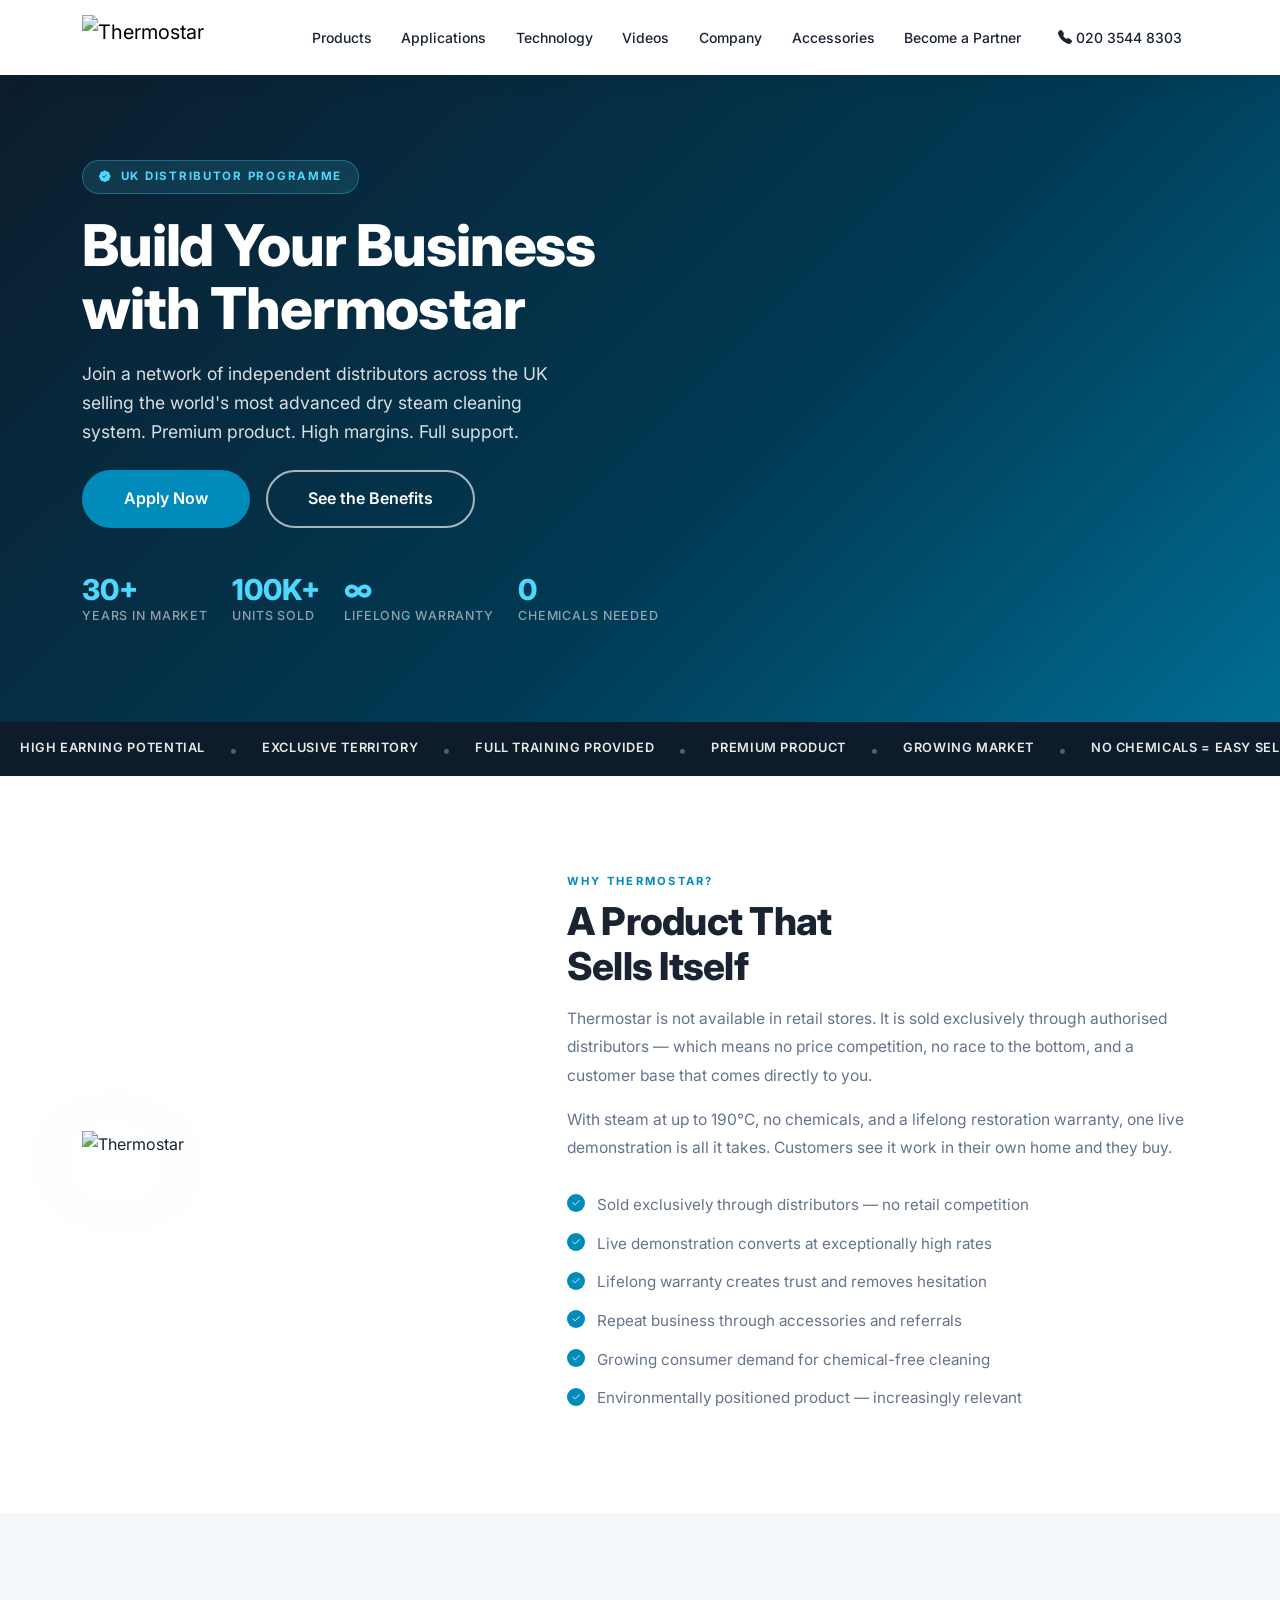
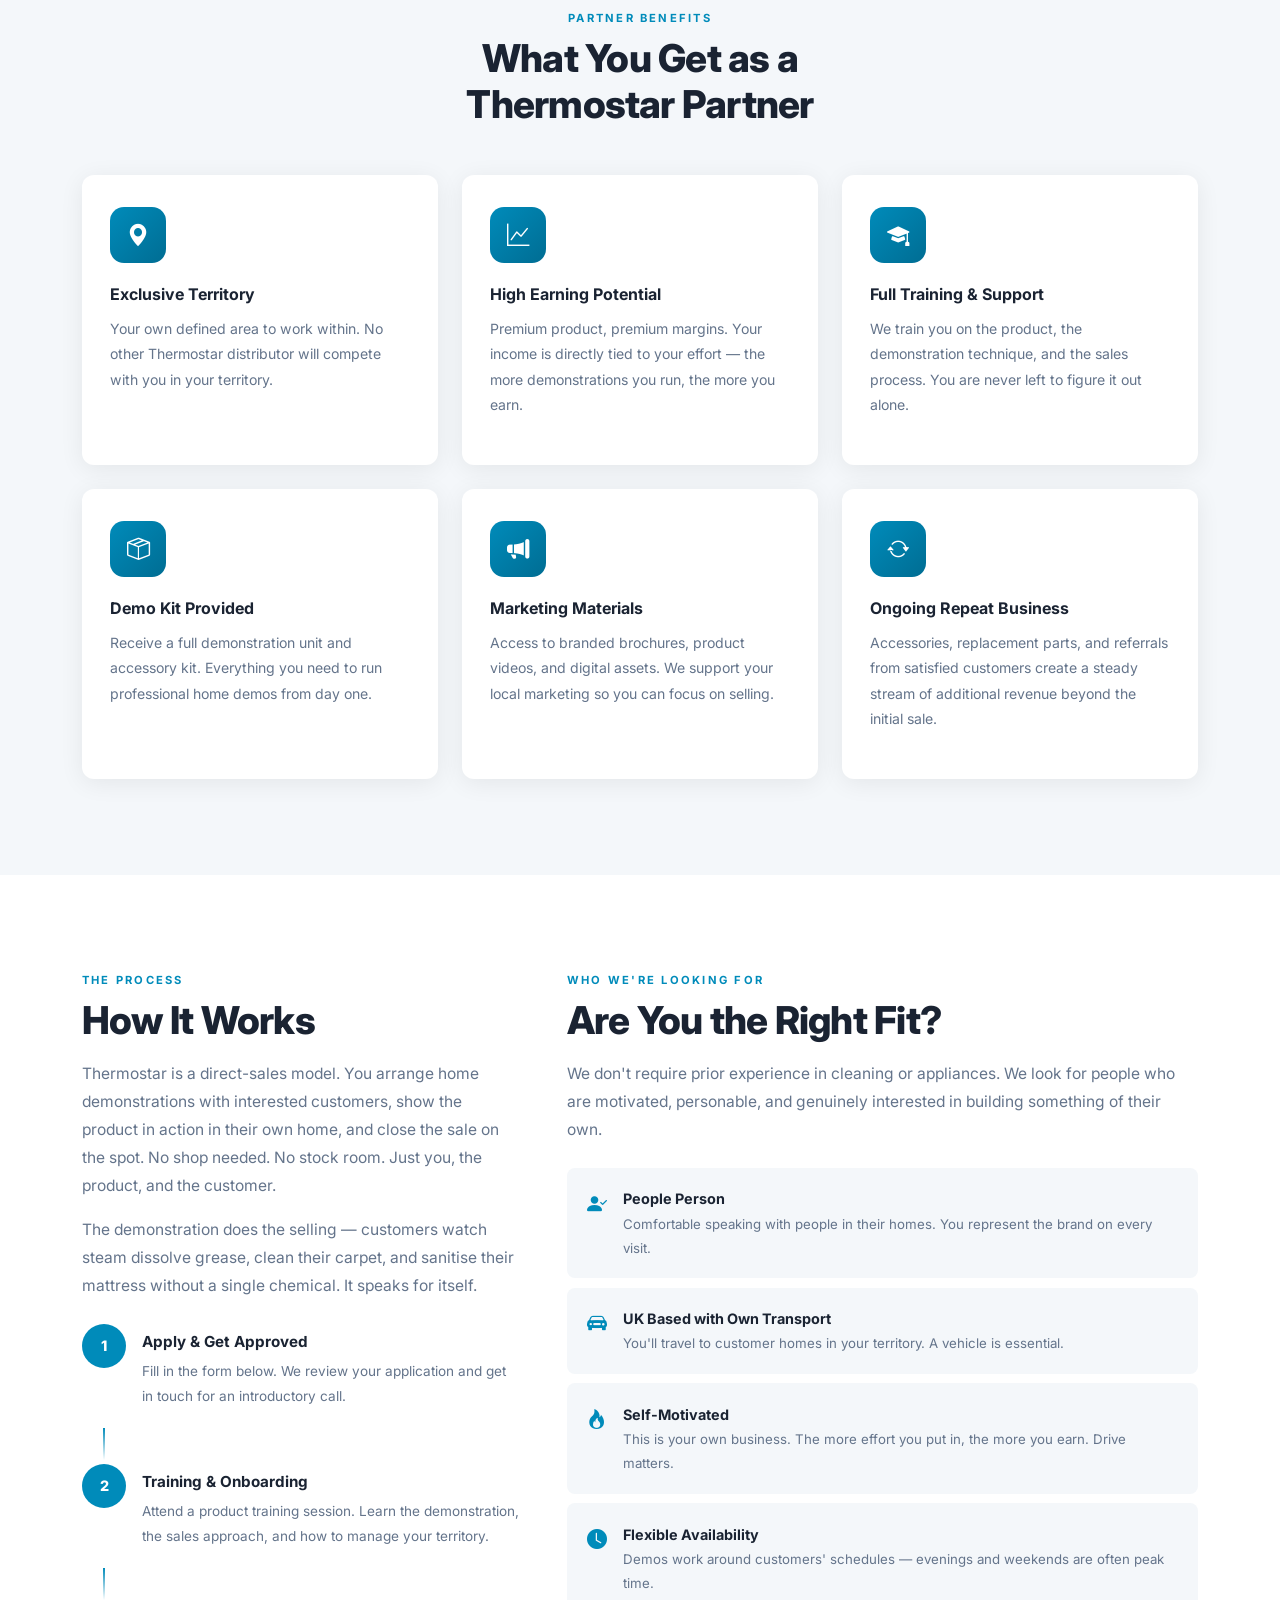
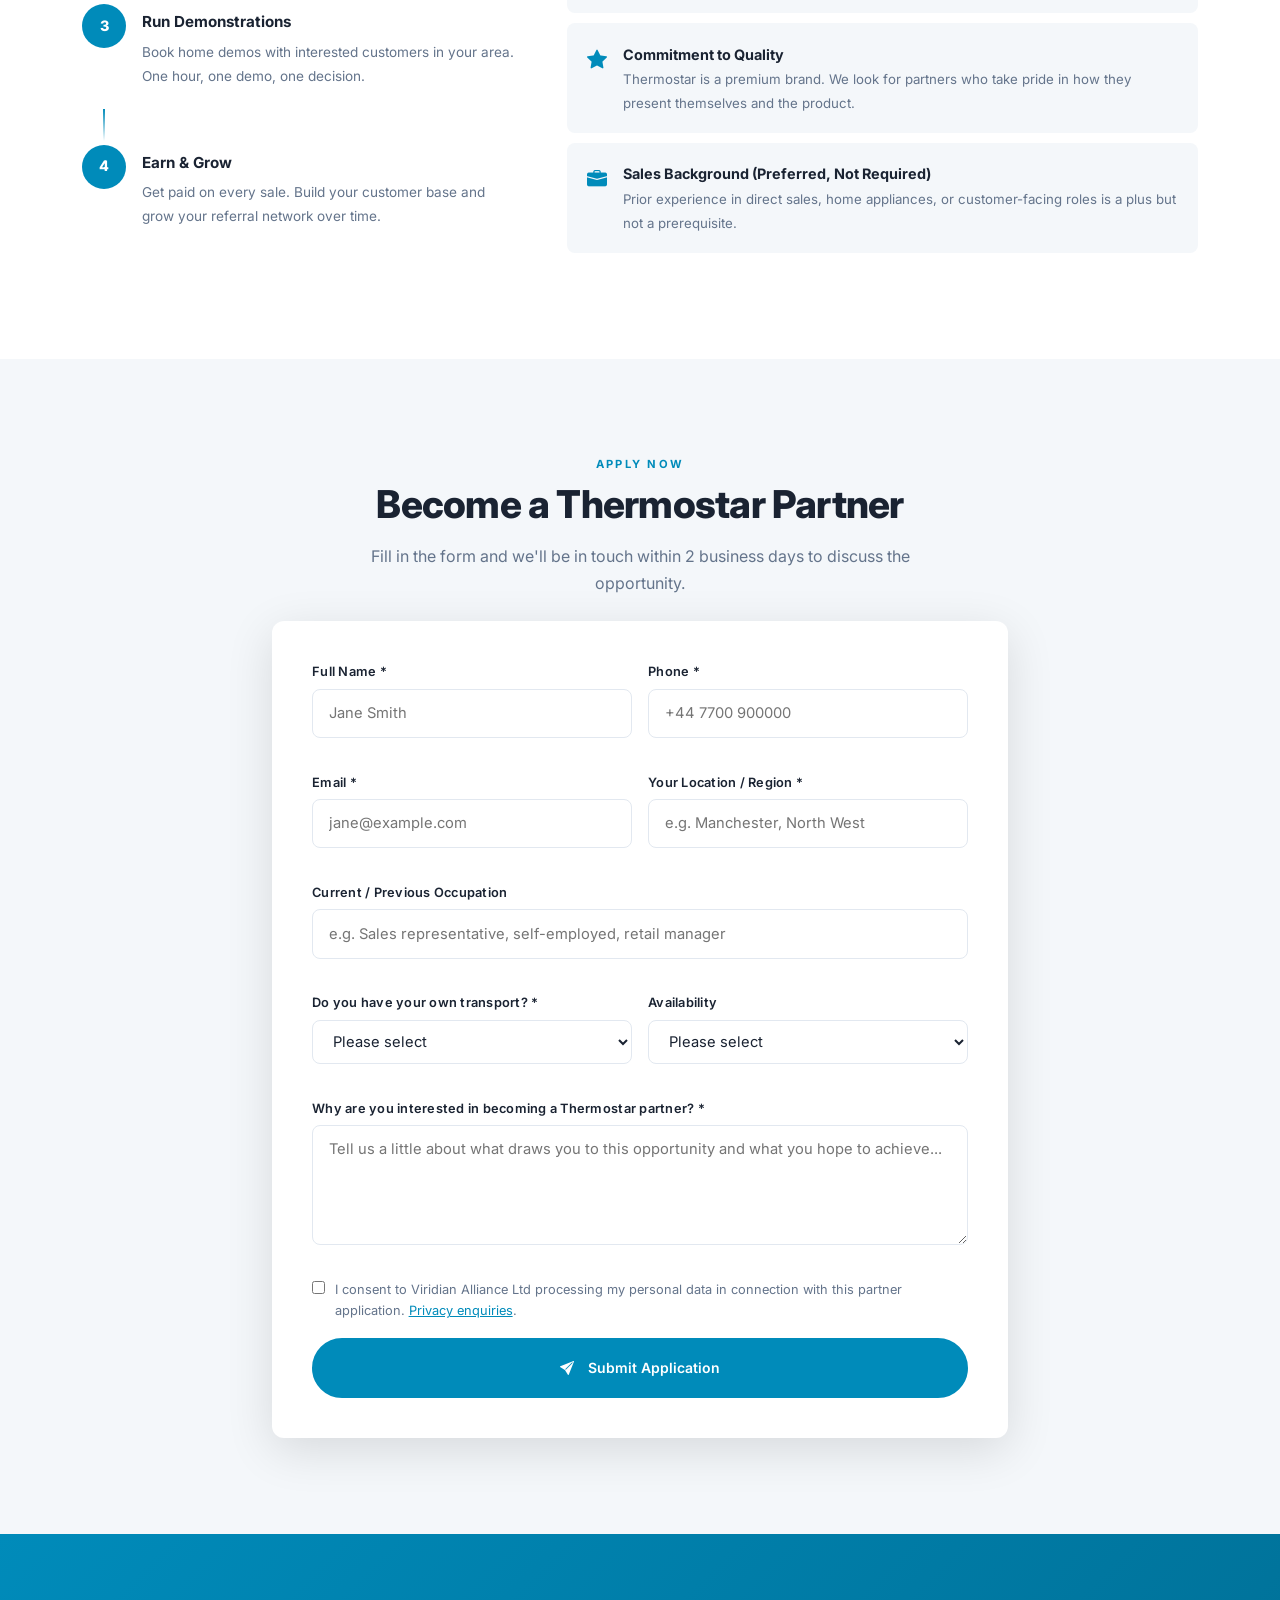
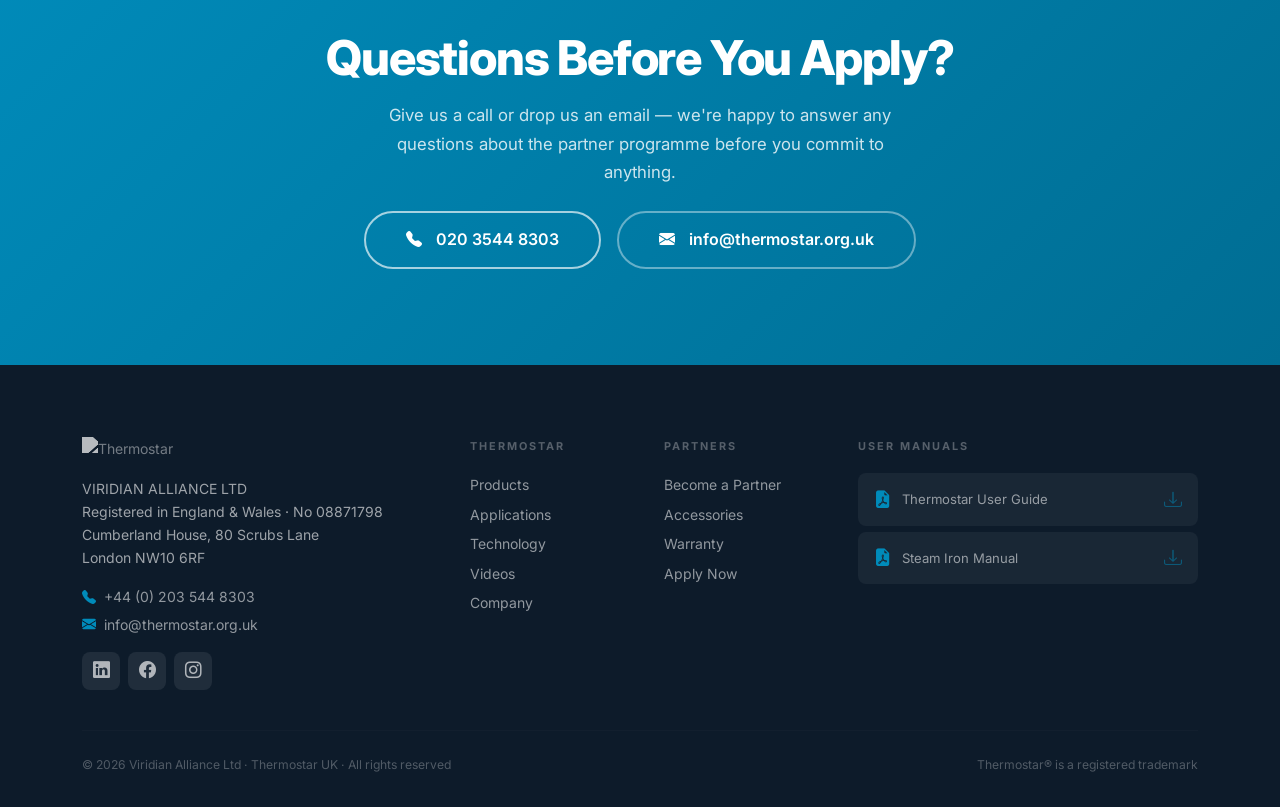
==== commit 8b6961a0: "Add logo coin flip to partner page" ====
--- a/partner/index.html
+++ b/partner/index.html
@@ -189,8 +189,11 @@
 ══════════════════════════════════════ -->
 <nav class="navbar navbar-expand-lg fixed-top scrolled" id="mainNav">
   <div class="container-xl">
-    <a class="navbar-brand" href="../">
-      <img src="../images/logo.png" alt="Thermostar" height="46">
+    <a class="navbar-brand ts-logo-flip" href="https://medicleantec.co.uk" target="_blank" rel="noopener" aria-label="Go to Mediclean UK">
+      <div class="ts-logo-inner">
+        <img src="../images/logo.png" alt="Thermostar" height="46" class="ts-logo-face ts-logo-front-face">
+        <img src="https://medicleantec.com/imgs/png/logo.png" alt="Mediclean" height="46" class="ts-logo-face ts-logo-back-face">
+      </div>
     </a>
     <button class="navbar-toggler" type="button" data-bs-toggle="collapse" data-bs-target="#navbarMain" aria-label="Toggle navigation">
       <span class="navbar-toggler-icon"></span>
@@ -661,6 +664,31 @@
   finally { btn.innerHTML = orig; btn.disabled = false; }
 });
 
+/* ── Logo coin flip ── */
+const logoFlip = document.querySelector('.ts-logo-flip');
+const logoInner = document.querySelector('.ts-logo-inner');
+if (logoFlip && logoInner) {
+  const isTouch = () => window.matchMedia('(hover: none) and (pointer: coarse)').matches;
+  let touchFlipped = false;
+  logoFlip.addEventListener('mouseenter', () => {
+    if (!isTouch()) logoInner.style.animation = 'ts-coin-spin-in 0.65s ease-out forwards';
+  });
+  logoFlip.addEventListener('mouseleave', () => {
+    if (!isTouch()) logoInner.style.animation = 'ts-coin-spin-out 0.65s ease-out forwards';
+  });
+  logoFlip.addEventListener('click', (e) => {
+    if (isTouch() && !touchFlipped) {
+      e.preventDefault();
+      touchFlipped = true;
+      logoInner.style.animation = 'ts-coin-spin-in 0.65s ease-out forwards';
+      setTimeout(() => {
+        logoInner.style.animation = 'ts-coin-spin-out 0.65s ease-out forwards';
+        touchFlipped = false;
+      }, 3000);
+    }
+  });
+}
+
 const observer = new IntersectionObserver((entries) => {
   entries.forEach(e => { if (e.isIntersecting) { e.target.classList.add('visible'); observer.unobserve(e.target); } });
 }, { threshold: 0.12 });
